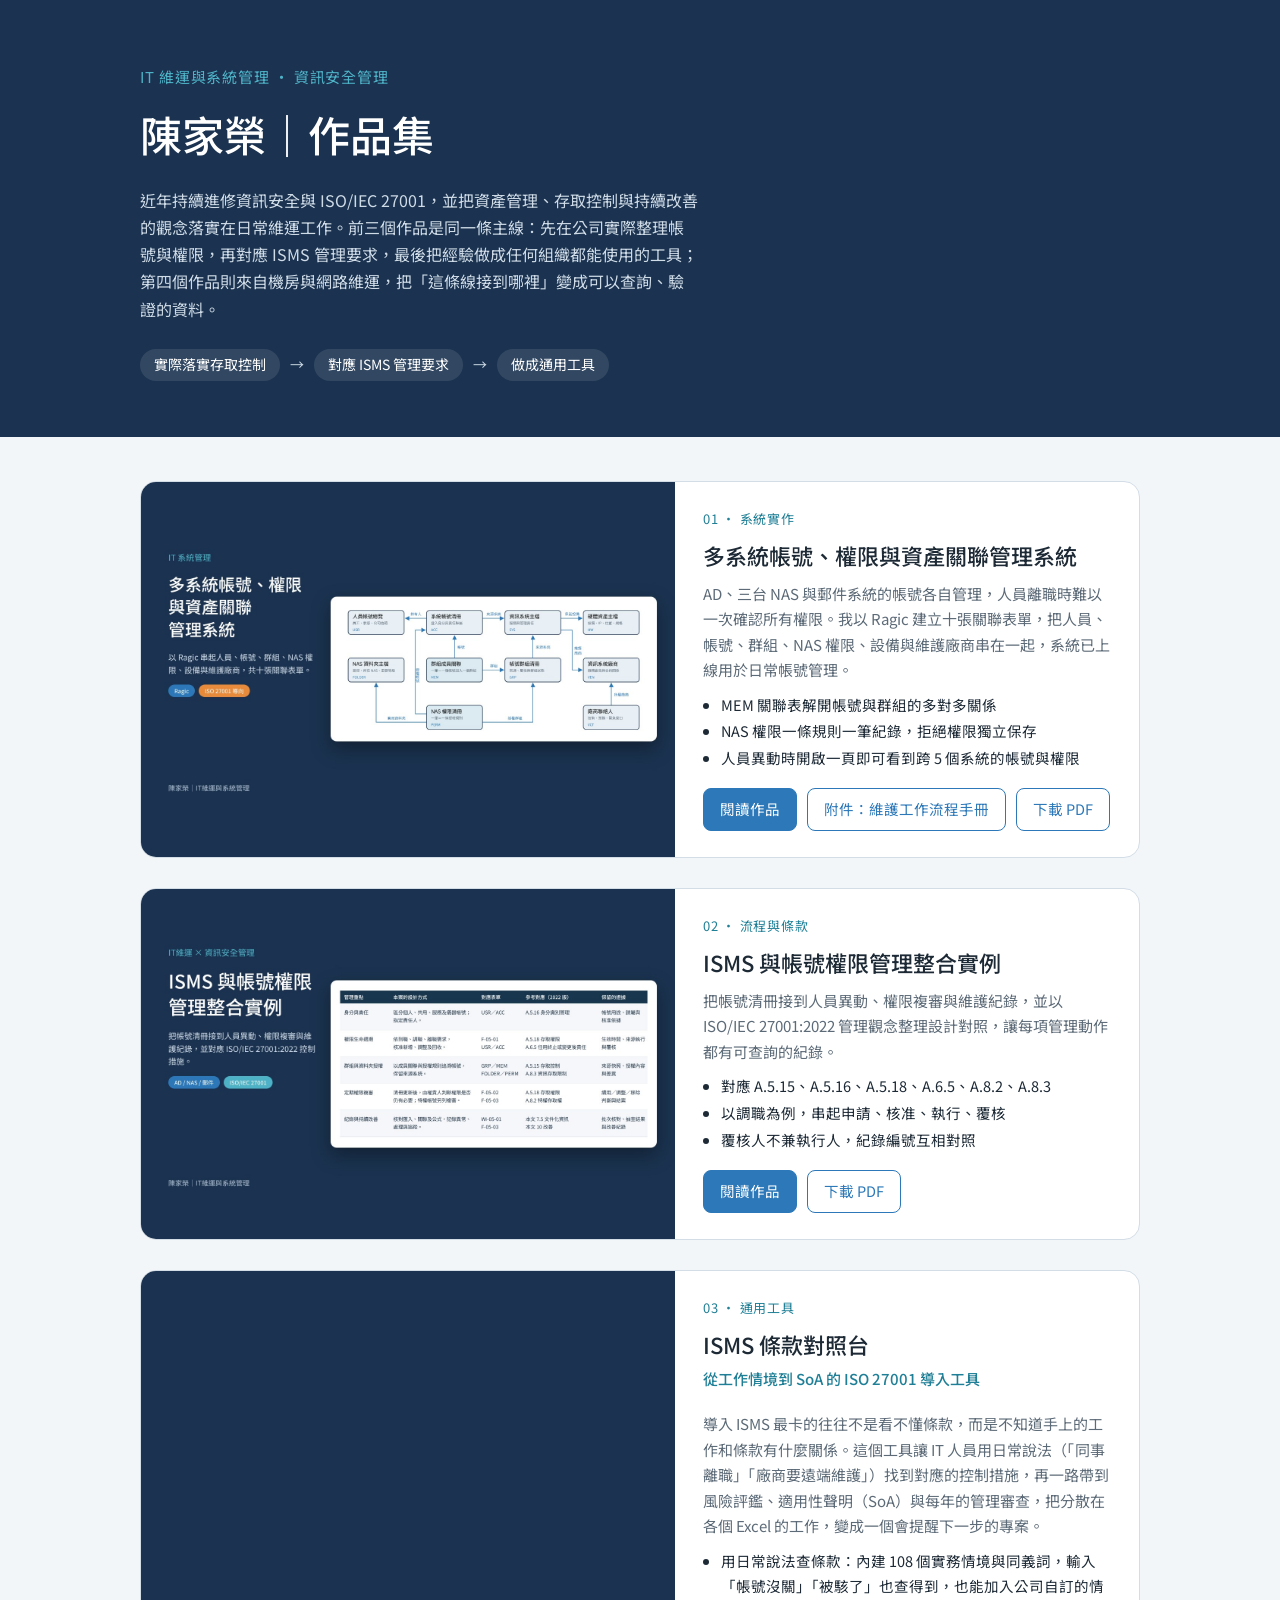
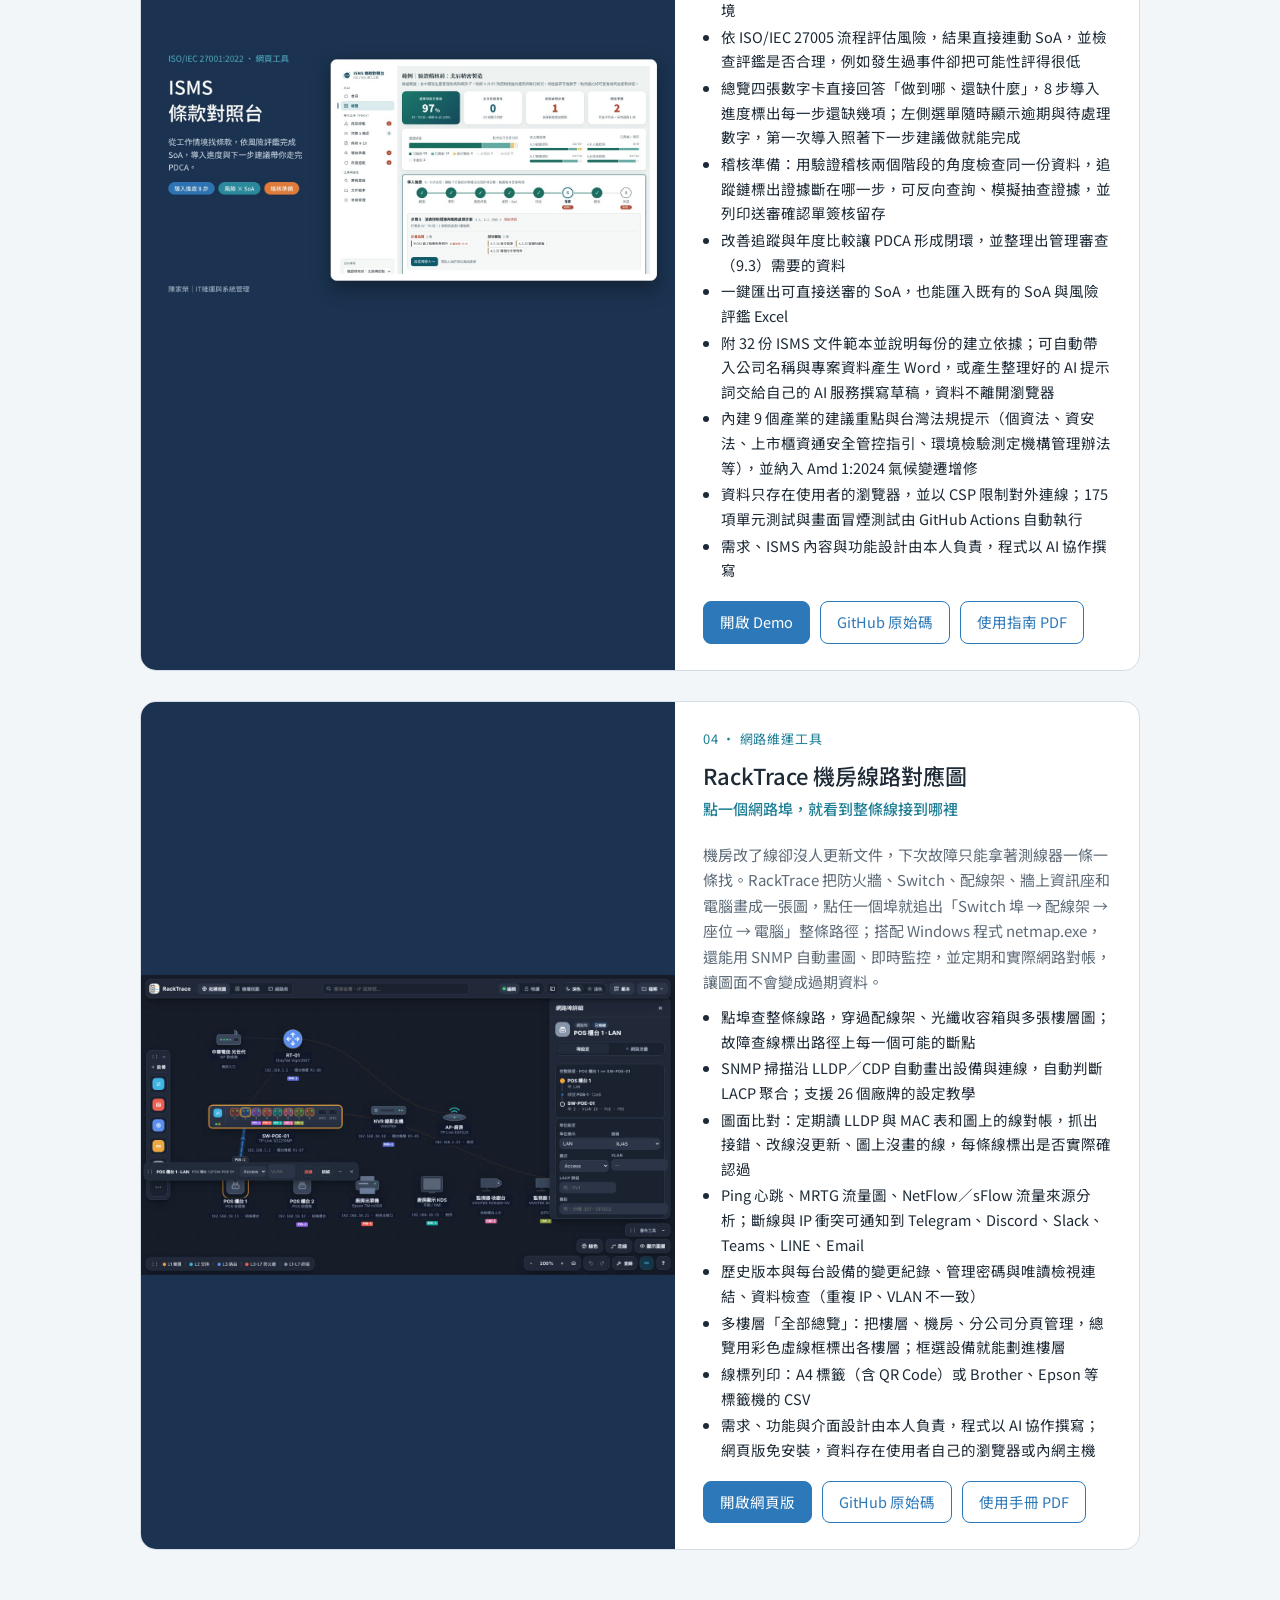
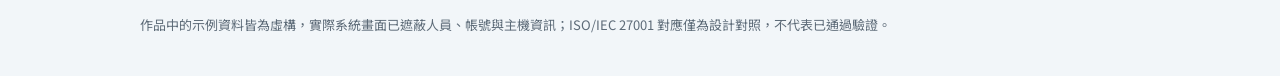
==== index.html @ 8005a87c "docs: update RackTrace manual to web 3.18.0 (排障 view) Co-Authored-By: Claude Sonnet 5.5 <noreply@ant" ====
<!doctype html>
<html lang="zh-Hant-TW">
<head>
<meta charset="utf-8">
<meta name="viewport" content="width=device-width,initial-scale=1">
<title>陳家榮｜作品集</title>
<meta name="description" content="IT 維運與系統管理作品集：帳號權限關聯系統、ISMS 整合實例、ISO 27001 條款對照工具與機房線路管理工具 RackTrace。">
<meta property="og:title" content="陳家榮｜作品集">
<meta property="og:description" content="IT 維運與系統管理作品集：帳號權限關聯系統、ISMS 整合實例、ISO 27001 條款對照工具與機房線路管理工具 RackTrace。">
<meta property="og:image" content="https://coloplay1.github.io/portfolio/img/ragic-cover.jpg">
<link rel="stylesheet" href="https://fonts.googleapis.com/css2?family=Noto+Sans+TC:wght@400;500;700&display=swap">
<style>
:root{--navy:#1b3350;--teal:#4fb3c8;--teal-d:#1f7f96;--blue:#2c78b8;--ink:#1d2a36;--muted:#5d6b78;--line:#d3dde6;--bg:#f2f6f9;--card:#fff}
@media (prefers-color-scheme:dark){:root{--ink:#e3ebf3;--muted:#9fb0c0;--line:#2c3e52;--bg:#0f1b29;--card:#162638;--teal-d:#6cc3d5}}
*{box-sizing:border-box;margin:0}
body{font-family:"Noto Sans TC","Noto Sans CJK TC","PingFang TC","Microsoft JhengHei",sans-serif;background:var(--bg);color:var(--ink);line-height:1.7}
.wrap{max-width:1040px;margin:0 auto;padding-left:max(20px,env(safe-area-inset-left));padding-right:max(20px,env(safe-area-inset-right))}
header{background:var(--navy);color:#fff;padding-block:64px 56px}
header .eb{color:var(--teal);font-size:15px;letter-spacing:.06em}
header h1{font-size:clamp(30px,5vw,42px);font-weight:500;margin-top:8px}
header p{color:#cfdbe7;max-width:62ch;margin-top:18px;font-size:16px}
.thread{display:flex;flex-wrap:wrap;gap:8px 10px;margin-top:26px;font-size:14px;color:#cfdbe7;align-items:center}
.thread b{background:rgba(255,255,255,.1);border-radius:999px;padding:4px 14px;font-weight:400;color:#fff}
main{padding-block:44px 64px;display:grid;gap:30px}
.work{background:var(--card);border:1px solid var(--line);border-radius:16px;overflow:hidden;display:grid;grid-template-columns:minmax(0,1.15fr) minmax(0,1fr)}
@media (max-width:820px){.work{grid-template-columns:minmax(0,1fr)}}
.work figure{margin:0;background:var(--navy);display:flex;align-items:center}
.work img{width:100%;height:auto;display:block;aspect-ratio:16/9}
.work .t{padding:26px 28px;display:flex;flex-direction:column;gap:10px}
.work .n{font-size:13px;color:var(--teal-d);letter-spacing:.06em}
.work .tagline{margin:-4px 0 10px;font-size:15px;font-weight:500;color:var(--teal-d)}
.work h2{font-size:22px;font-weight:500;line-height:1.4;text-wrap:balance}
.work p{font-size:15px;color:var(--muted)}
.work ul{padding-left:18px;font-size:14.5px;color:var(--ink);display:grid;gap:2px}
.links{display:flex;flex-wrap:wrap;gap:10px;margin-top:auto;padding-top:8px}
.links a{font-size:14.5px;text-decoration:none;border-radius:8px;padding:8px 16px;border:1px solid var(--blue);color:var(--blue)}
.links a.p{background:var(--blue);color:#fff}
.links a:hover{filter:brightness(1.1)}
.links a:focus-visible{outline:2px solid var(--teal);outline-offset:2px}
@media (prefers-color-scheme:dark){.links a{color:#8cc4ef;border-color:#8cc4ef}.links a.p{background:#2c78b8;color:#fff;border-color:#2c78b8}}
footer{font-size:13px;color:var(--muted);padding-block:0 40px}
</style>
</head>
<body>
<header>
  <div class="wrap">
    <div class="eb">IT 維運與系統管理 · 資訊安全管理</div>
    <h1>陳家榮｜作品集</h1>
    <p>近年持續進修資訊安全與 ISO/IEC 27001，並把資產管理、存取控制與持續改善的觀念落實在日常維運工作。前三個作品是同一條主線：先在公司實際整理帳號與權限，再對應 ISMS 管理要求，最後把經驗做成任何組織都能使用的工具；第四個作品則來自機房與網路維運，把「這條線接到哪裡」變成可以查詢、驗證的資料。</p>
    <div class="thread"><b>實際落實存取控制</b>→<b>對應 ISMS 管理要求</b>→<b>做成通用工具</b></div>
  </div>
</header>

<main class="wrap">
  <article class="work" id="ragic">
    <figure><img src="img/ragic-cover.jpg" alt="十張表單的關聯架構圖"></figure>
    <div class="t">
      <span class="n">01 · 系統實作</span>
      <h2>多系統帳號、權限與資產關聯管理系統</h2>
      <p>AD、三台 NAS 與郵件系統的帳號各自管理，人員離職時難以一次確認所有權限。我以 Ragic 建立十張關聯表單，把人員、帳號、群組、NAS 權限、設備與維護廠商串在一起，系統已上線用於日常帳號管理。</p>
      <ul><li>MEM 關聯表解開帳號與群組的多對多關係</li><li>NAS 權限一條規則一筆紀錄，拒絕權限獨立保存</li><li>人員異動時開啟一頁即可看到跨 5 個系統的帳號與權限</li></ul>
      <div class="links"><a class="p" href="works/ragic.html">閱讀作品</a><a href="works/ops.html">附件：維護工作流程手冊</a><a href="ragic-account-system.pdf?v=20261029" download>下載 PDF</a></div>
    </div>
  </article>

  <article class="work" id="isms">
    <figure><img src="img/isms-cover.jpg" alt="管理重點與 ISO 27001 控制措施對照表"></figure>
    <div class="t">
      <span class="n">02 · 流程與條款</span>
      <h2>ISMS 與帳號權限管理整合實例</h2>
      <p>把帳號清冊接到人員異動、權限複審與維護紀錄，並以 ISO/IEC 27001:2022 管理觀念整理設計對照，讓每項管理動作都有可查詢的紀錄。</p>
      <ul><li>對應 A.5.15、A.5.16、A.5.18、A.6.5、A.8.2、A.8.3</li><li>以調職為例，串起申請、核准、執行、覆核</li><li>覆核人不兼執行人，紀錄編號互相對照</li></ul>
      <div class="links"><a class="p" href="works/isms.html">閱讀作品</a><a href="isms-account-integration.pdf?v=20261029" download>下載 PDF</a></div>
    </div>
  </article>

  <article class="work" id="mapper">
    <figure><img src="img/mapper-cover.jpg?v=20261031" alt="ISMS 條款對照台：導入進度與下一步建議畫面"></figure>
    <div class="t">
      <span class="n">03 · 通用工具</span>
      <h2>ISMS 條款對照台</h2>
      <p class="tagline">從工作情境到 SoA 的 ISO 27001 導入工具</p>
      <p>導入 ISMS 最卡的往往不是看不懂條款，而是不知道手上的工作和條款有什麼關係。這個工具讓 IT 人員用日常說法（「同事離職」「廠商要遠端維護」）找到對應的控制措施，再一路帶到風險評鑑、適用性聲明（SoA）與每年的管理審查，把分散在各個 Excel 的工作，變成一個會提醒下一步的專案。</p>
      <ul><li>用日常說法查條款：內建 108 個實務情境與同義詞，輸入「帳號沒關」「被駭了」也查得到，也能加入公司自訂的情境</li><li>依 ISO/IEC 27005 流程評估風險，結果直接連動 SoA，並檢查評鑑是否合理，例如發生過事件卻把可能性評得很低</li><li>總覽四張數字卡直接回答「做到哪、還缺什麼」，8 步導入進度標出每一步還缺幾項；左側選單隨時顯示逾期與待處理數字，第一次導入照著下一步建議做就能完成</li><li>稽核準備：用驗證稽核兩個階段的角度檢查同一份資料，追蹤鏈標出證據斷在哪一步，可反向查詢、模擬抽查證據，並列印送審確認單簽核留存</li><li>改善追蹤與年度比較讓 PDCA 形成閉環，並整理出管理審查（9.3）需要的資料</li><li>一鍵匯出可直接送審的 SoA，也能匯入既有的 SoA 與風險評鑑 Excel</li><li>附 32 份 ISMS 文件範本並說明每份的建立依據；可自動帶入公司名稱與專案資料產生 Word，或產生整理好的 AI 提示詞交給自己的 AI 服務撰寫草稿，資料不離開瀏覽器</li><li>內建 9 個產業的建議重點與台灣法規提示（個資法、資安法、上市櫃資通安全管控指引、環境檢驗測定機構管理辦法等），並納入 Amd 1:2024 氣候變遷增修</li><li>資料只存在使用者的瀏覽器，並以 CSP 限制對外連線；175 項單元測試與畫面冒煙測試由 GitHub Actions 自動執行</li><li>需求、ISMS 內容與功能設計由本人負責，程式以 AI 協作撰寫</li></ul>
      <div class="links"><a class="p" href="https://coloplay1.github.io/isms-mapper/" target="_blank" rel="noopener">開啟 Demo</a><a href="https://github.com/coloplay1/isms-mapper" target="_blank" rel="noopener">GitHub 原始碼</a><a href="https://coloplay1.github.io/isms-mapper/docs/user-guide.pdf?v=1.40.6" target="_blank" rel="noopener">使用指南 PDF</a></div>
    </div>
  </article>
  <article class="work" id="racktrace">
    <figure><img src="img/racktrace-cover.jpg?v=20261107" alt="RackTrace：點選 POS 櫃台的網路埠，整條線路一路亮到 Switch 與路由器"></figure>
    <div class="t">
      <span class="n">04 · 網路維運工具</span>
      <h2>RackTrace 機房線路對應圖</h2>
      <p class="tagline">點一個網路埠，就看到整條線接到哪裡</p>
      <p>機房改了線卻沒人更新文件，下次故障只能拿著測線器一條一條找。RackTrace 把防火牆、Switch、配線架、牆上資訊座和電腦畫成一張圖，點任一個埠就追出「Switch 埠 → 配線架 → 座位 → 電腦」整條路徑；搭配 Windows 程式 netmap.exe，還能用 SNMP 自動畫圖、即時監控，並定期和實際網路對帳，讓圖面不會變成過期資料。</p>
      <ul><li>點埠查整條線路，穿過配線架、光纖收容箱與多張樓層圖；故障查線標出路徑上每一個可能的斷點</li><li>SNMP 掃描沿 LLDP／CDP 自動畫出設備與連線，自動判斷 LACP 聚合；支援 26 個廠牌的設定教學</li><li>圖面比對：定期讀 LLDP 與 MAC 表和圖上的線對帳，抓出接錯、改線沒更新、圖上沒畫的線，每條線標出是否實際確認過</li><li>Ping 心跳、MRTG 流量圖、NetFlow／sFlow 流量來源分析；斷線與 IP 衝突可通知到 Telegram、Discord、Slack、Teams、LINE、Email</li><li>歷史版本與每台設備的變更紀錄、管理密碼與唯讀檢視連結、資料檢查（重複 IP、VLAN 不一致）</li><li>多樓層「全部總覽」：把樓層、機房、分公司分頁管理，總覽用彩色虛線框標出各樓層；框選設備就能劃進樓層</li><li>線標列印：A4 標籤（含 QR Code）或 Brother、Epson 等標籤機的 CSV</li><li>需求、功能與介面設計由本人負責，程式以 AI 協作撰寫；網頁版免安裝，資料存在使用者自己的瀏覽器或內網主機</li></ul>
      <div class="links"><a class="p" href="https://coloplay1.github.io/netmap/" target="_blank" rel="noopener">開啟網頁版</a><a href="https://github.com/coloplay1/netmap" target="_blank" rel="noopener">GitHub 原始碼</a><a href="racktrace-manual.pdf?v=c93ff0aa" download>使用手冊 PDF</a></div>
    </div>
  </article>
</main>
<footer class="wrap">作品中的示例資料皆為虛構，實際系統畫面已遮蔽人員、帳號與主機資訊；ISO/IEC 27001 對應僅為設計對照，不代表已通過驗證。</footer>
</body>
</html>
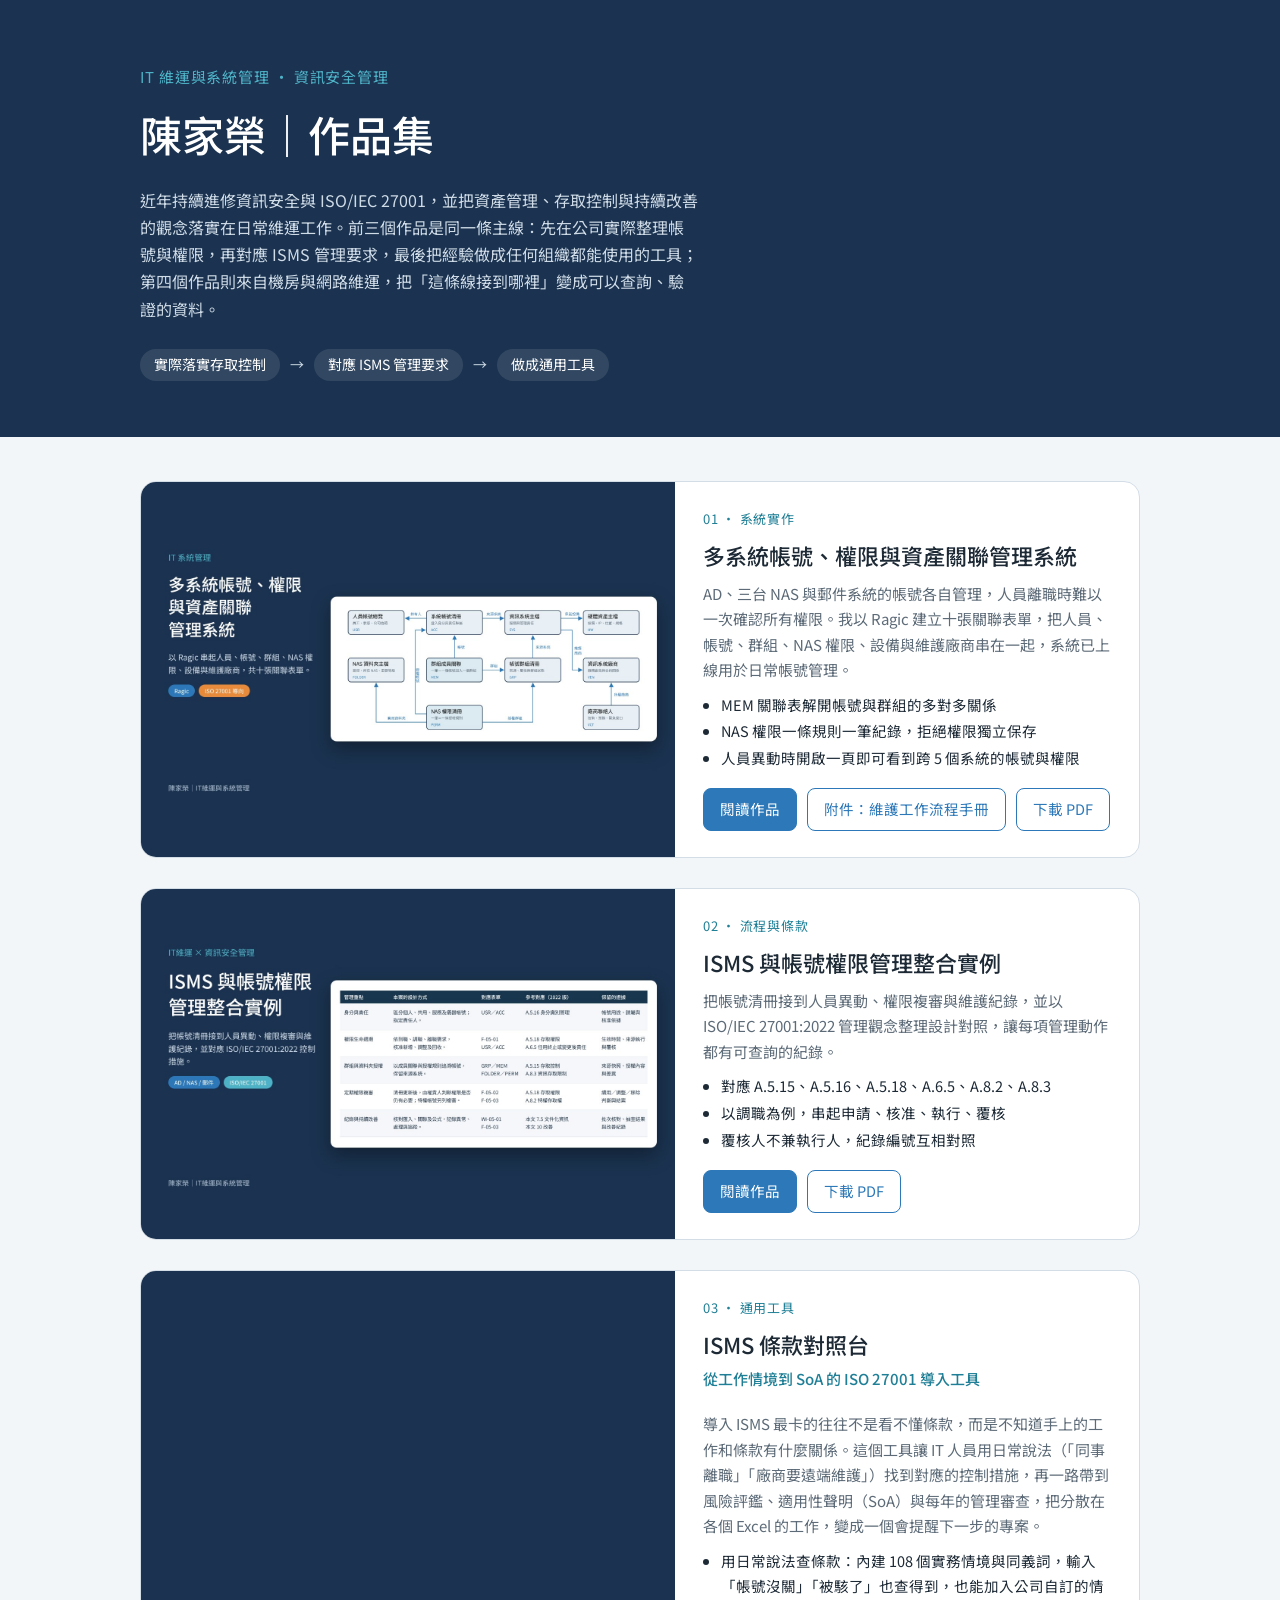
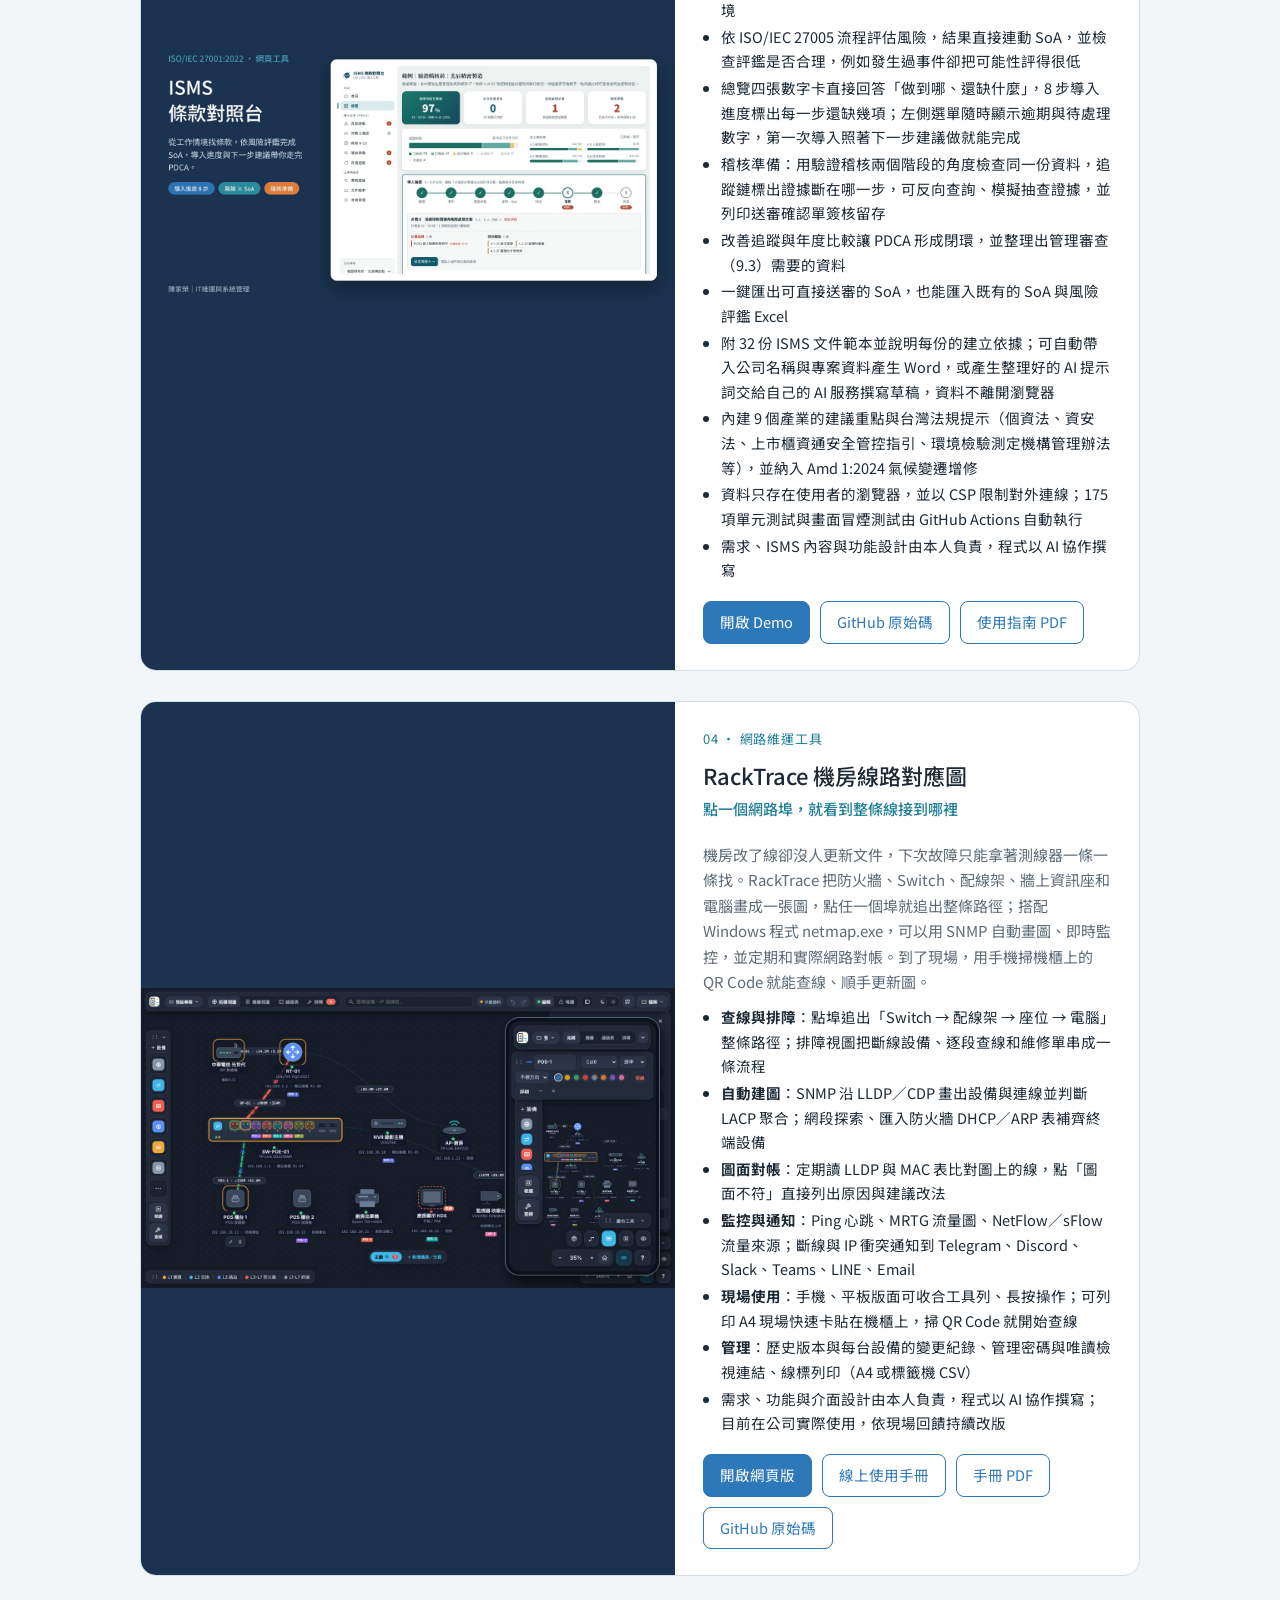
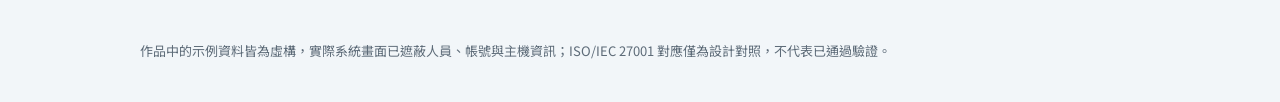
==== commit 1406725f: "RackTrace：更新首頁介紹與封面圖、手冊 PDF 改版（依任務分章、新增手機與平板） Co-Authored-By: Claude Opus 5.5 <noreply@anthropic.com" ====
--- a/index.html
+++ b/index.html
@@ -86,14 +86,14 @@
     </div>
   </article>
   <article class="work" id="racktrace">
-    <figure><img src="img/racktrace-cover.jpg?v=20261107" alt="RackTrace：點選 POS 櫃台的網路埠，整條線路一路亮到 Switch 與路由器"></figure>
+    <figure><img src="img/racktrace-cover.jpg?v=20261117" alt="RackTrace：電腦上點選 POS 櫃台，整條線路一路亮到 Switch 與路由器；手機上點一條線即可修改線號與線材"></figure>
     <div class="t">
       <span class="n">04 · 網路維運工具</span>
       <h2>RackTrace 機房線路對應圖</h2>
       <p class="tagline">點一個網路埠，就看到整條線接到哪裡</p>
-      <p>機房改了線卻沒人更新文件，下次故障只能拿著測線器一條一條找。RackTrace 把防火牆、Switch、配線架、牆上資訊座和電腦畫成一張圖，點任一個埠就追出「Switch 埠 → 配線架 → 座位 → 電腦」整條路徑；搭配 Windows 程式 netmap.exe，還能用 SNMP 自動畫圖、即時監控，並定期和實際網路對帳，讓圖面不會變成過期資料。</p>
-      <ul><li>點埠查整條線路，穿過配線架、光纖收容箱與多張樓層圖；故障查線標出路徑上每一個可能的斷點</li><li>SNMP 掃描沿 LLDP／CDP 自動畫出設備與連線，自動判斷 LACP 聚合；支援 26 個廠牌的設定教學</li><li>圖面比對：定期讀 LLDP 與 MAC 表和圖上的線對帳，抓出接錯、改線沒更新、圖上沒畫的線，每條線標出是否實際確認過</li><li>Ping 心跳、MRTG 流量圖、NetFlow／sFlow 流量來源分析；斷線與 IP 衝突可通知到 Telegram、Discord、Slack、Teams、LINE、Email</li><li>歷史版本與每台設備的變更紀錄、管理密碼與唯讀檢視連結、資料檢查（重複 IP、VLAN 不一致）</li><li>多樓層「全部總覽」：把樓層、機房、分公司分頁管理，總覽用彩色虛線框標出各樓層；框選設備就能劃進樓層</li><li>線標列印：A4 標籤（含 QR Code）或 Brother、Epson 等標籤機的 CSV</li><li>需求、功能與介面設計由本人負責，程式以 AI 協作撰寫；網頁版免安裝，資料存在使用者自己的瀏覽器或內網主機</li></ul>
-      <div class="links"><a class="p" href="https://coloplay1.github.io/netmap/" target="_blank" rel="noopener">開啟網頁版</a><a href="https://github.com/coloplay1/netmap" target="_blank" rel="noopener">GitHub 原始碼</a><a href="racktrace-manual.pdf?v=c93ff0aa" download>使用手冊 PDF</a></div>
+      <p>機房改了線卻沒人更新文件，下次故障只能拿著測線器一條一條找。RackTrace 把防火牆、Switch、配線架、牆上資訊座和電腦畫成一張圖，點任一個埠就追出整條路徑；搭配 Windows 程式 netmap.exe，可以用 SNMP 自動畫圖、即時監控，並定期和實際網路對帳。到了現場，用手機掃機櫃上的 QR Code 就能查線、順手更新圖。</p>
+      <ul><li><b>查線與排障</b>：點埠追出「Switch → 配線架 → 座位 → 電腦」整條路徑；排障視圖把斷線設備、逐段查線和維修單串成一條流程</li><li><b>自動建圖</b>：SNMP 沿 LLDP／CDP 畫出設備與連線並判斷 LACP 聚合；網段探索、匯入防火牆 DHCP／ARP 表補齊終端設備</li><li><b>圖面對帳</b>：定期讀 LLDP 與 MAC 表比對圖上的線，點「圖面不符」直接列出原因與建議改法</li><li><b>監控與通知</b>：Ping 心跳、MRTG 流量圖、NetFlow／sFlow 流量來源；斷線與 IP 衝突通知到 Telegram、Discord、Slack、Teams、LINE、Email</li><li><b>現場使用</b>：手機、平板版面可收合工具列、長按操作；可列印 A4 現場快速卡貼在機櫃上，掃 QR Code 就開始查線</li><li><b>管理</b>：歷史版本與每台設備的變更紀錄、管理密碼與唯讀檢視連結、線標列印（A4 或標籤機 CSV）</li><li>需求、功能與介面設計由本人負責，程式以 AI 協作撰寫；目前在公司實際使用，依現場回饋持續改版</li></ul>
+      <div class="links"><a class="p" href="https://coloplay1.github.io/netmap/" target="_blank" rel="noopener">開啟網頁版</a><a href="https://coloplay1.github.io/netmap/manual.html" target="_blank" rel="noopener">線上使用手冊</a><a href="racktrace-manual.pdf?v=263ba457" download>手冊 PDF</a><a href="https://github.com/coloplay1/netmap" target="_blank" rel="noopener">GitHub 原始碼</a></div>
     </div>
   </article>
 </main>
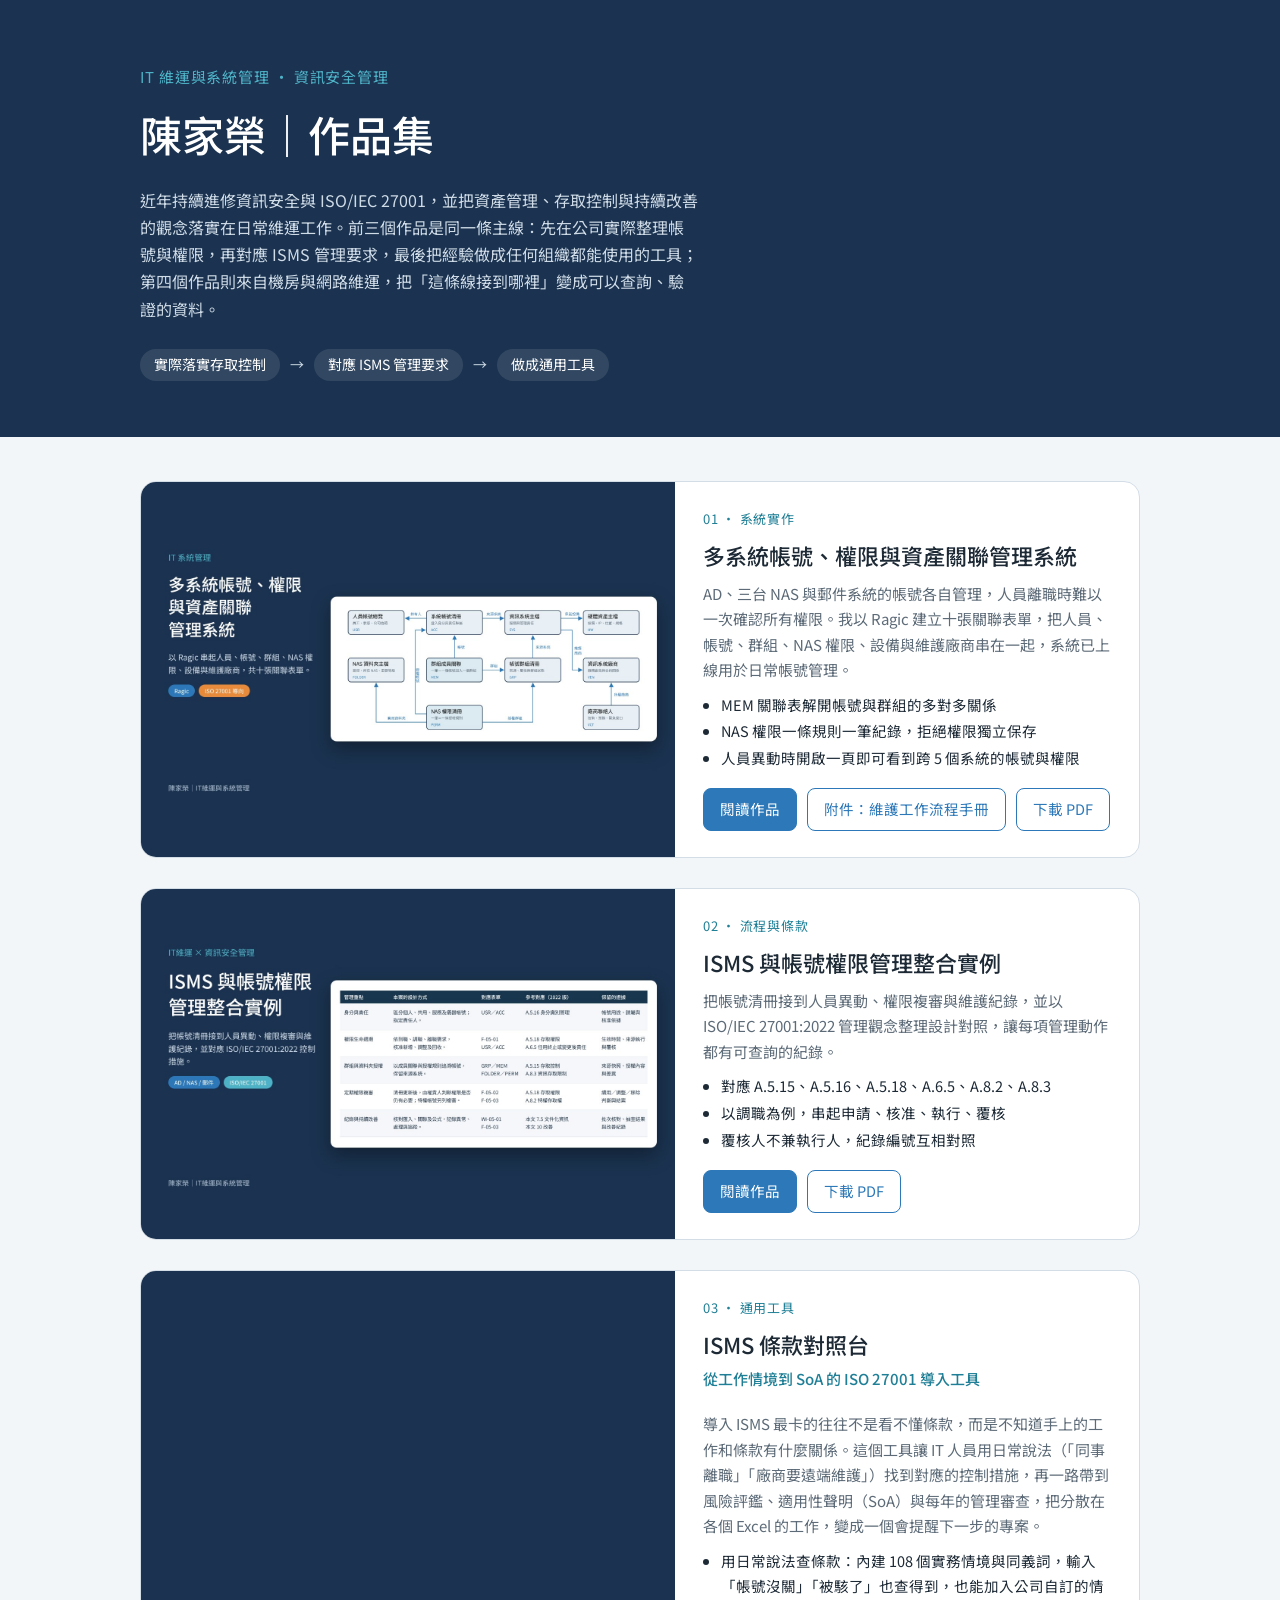
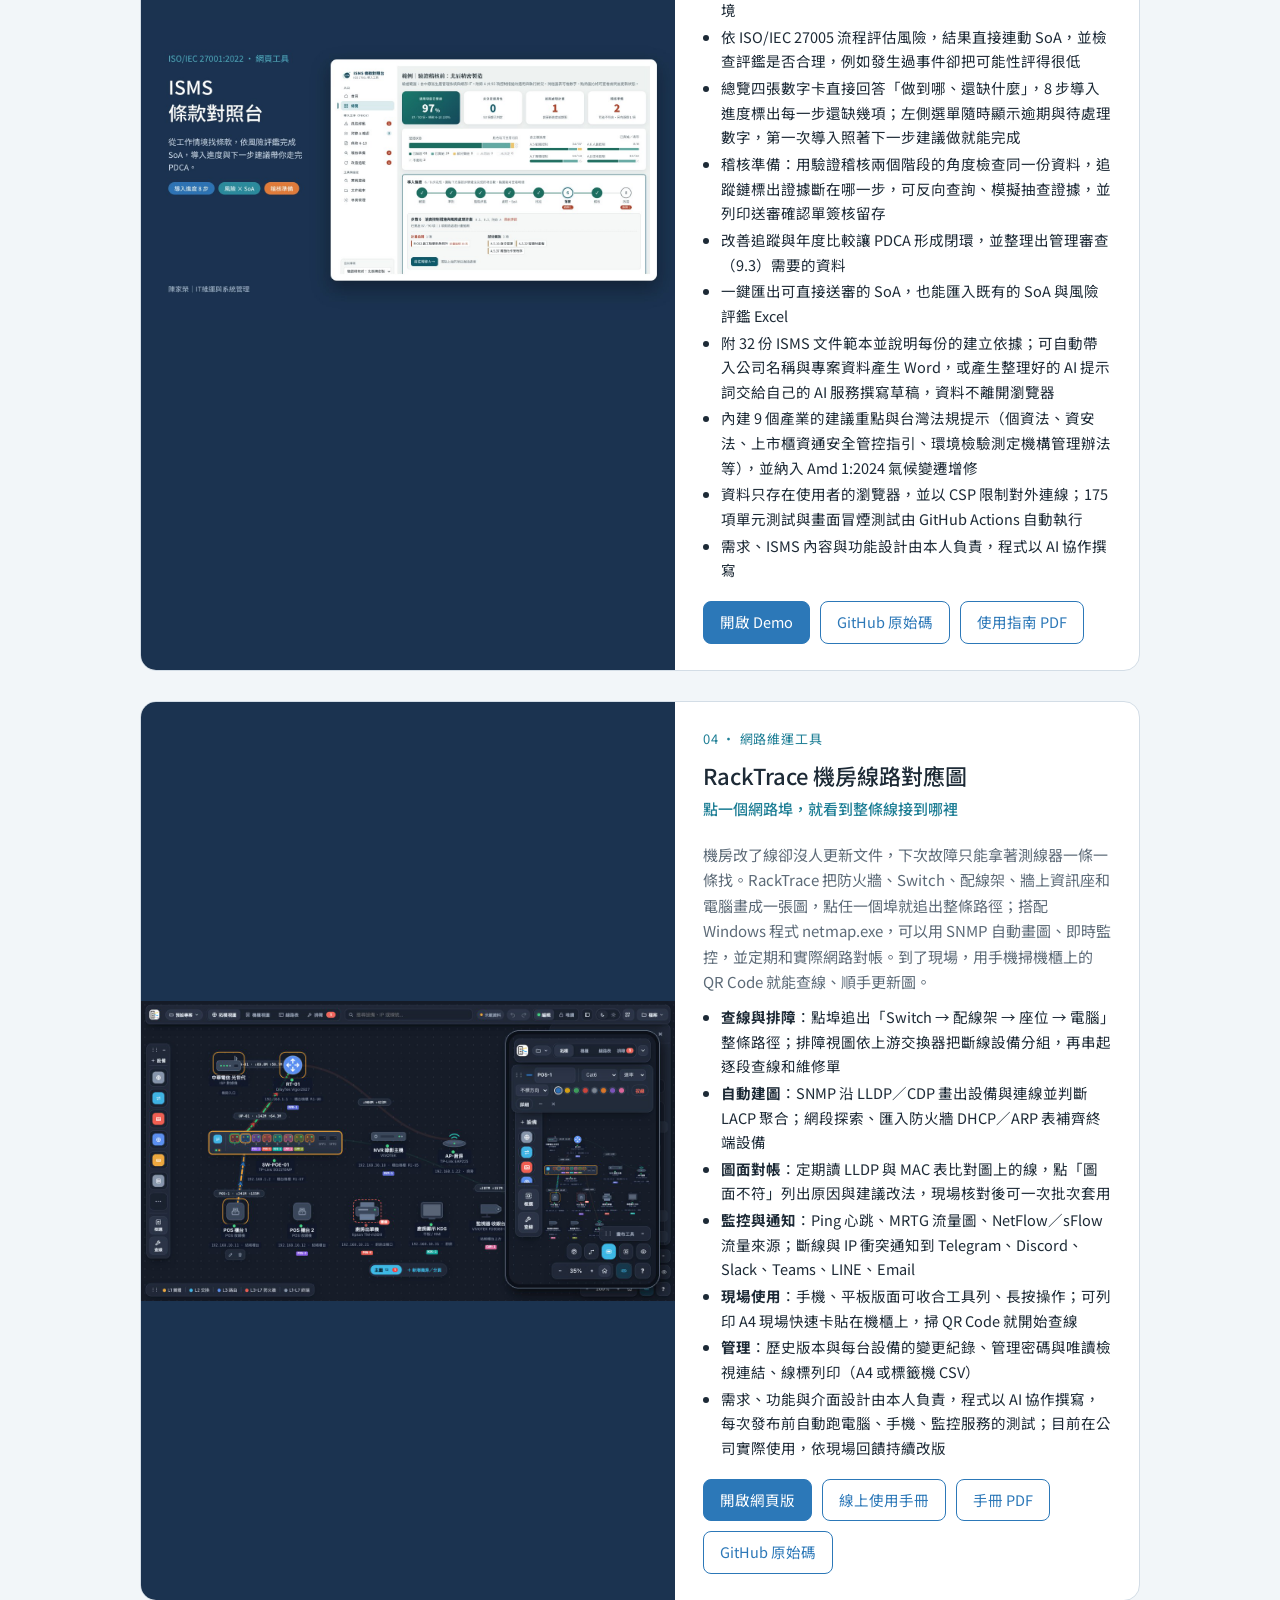
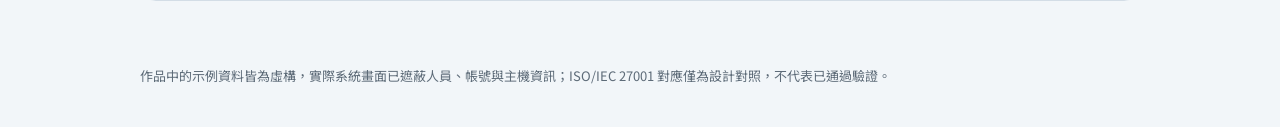
==== commit dd8cac12: "RackTrace：介紹補上排障分組、批次對帳與自動測試；更新封面與手冊 Co-Authored-By: Claude Opus 5.5 <noreply@anthropic.com> Claude-" ====
--- a/index.html
+++ b/index.html
@@ -86,14 +86,14 @@
     </div>
   </article>
   <article class="work" id="racktrace">
-    <figure><img src="img/racktrace-cover.jpg?v=20261117" alt="RackTrace：電腦上點選 POS 櫃台，整條線路一路亮到 Switch 與路由器；手機上點一條線即可修改線號與線材"></figure>
+    <figure><img src="img/racktrace-cover.jpg?v=20261118" alt="RackTrace：電腦上點選 POS 櫃台，整條線路一路亮到 Switch 與路由器；手機上點一條線即可修改線號與線材"></figure>
     <div class="t">
       <span class="n">04 · 網路維運工具</span>
       <h2>RackTrace 機房線路對應圖</h2>
       <p class="tagline">點一個網路埠，就看到整條線接到哪裡</p>
       <p>機房改了線卻沒人更新文件，下次故障只能拿著測線器一條一條找。RackTrace 把防火牆、Switch、配線架、牆上資訊座和電腦畫成一張圖，點任一個埠就追出整條路徑；搭配 Windows 程式 netmap.exe，可以用 SNMP 自動畫圖、即時監控，並定期和實際網路對帳。到了現場，用手機掃機櫃上的 QR Code 就能查線、順手更新圖。</p>
-      <ul><li><b>查線與排障</b>：點埠追出「Switch → 配線架 → 座位 → 電腦」整條路徑；排障視圖把斷線設備、逐段查線和維修單串成一條流程</li><li><b>自動建圖</b>：SNMP 沿 LLDP／CDP 畫出設備與連線並判斷 LACP 聚合；網段探索、匯入防火牆 DHCP／ARP 表補齊終端設備</li><li><b>圖面對帳</b>：定期讀 LLDP 與 MAC 表比對圖上的線，點「圖面不符」直接列出原因與建議改法</li><li><b>監控與通知</b>：Ping 心跳、MRTG 流量圖、NetFlow／sFlow 流量來源；斷線與 IP 衝突通知到 Telegram、Discord、Slack、Teams、LINE、Email</li><li><b>現場使用</b>：手機、平板版面可收合工具列、長按操作；可列印 A4 現場快速卡貼在機櫃上，掃 QR Code 就開始查線</li><li><b>管理</b>：歷史版本與每台設備的變更紀錄、管理密碼與唯讀檢視連結、線標列印（A4 或標籤機 CSV）</li><li>需求、功能與介面設計由本人負責，程式以 AI 協作撰寫；目前在公司實際使用，依現場回饋持續改版</li></ul>
-      <div class="links"><a class="p" href="https://coloplay1.github.io/netmap/" target="_blank" rel="noopener">開啟網頁版</a><a href="https://coloplay1.github.io/netmap/manual.html" target="_blank" rel="noopener">線上使用手冊</a><a href="racktrace-manual.pdf?v=263ba457" download>手冊 PDF</a><a href="https://github.com/coloplay1/netmap" target="_blank" rel="noopener">GitHub 原始碼</a></div>
+      <ul><li><b>查線與排障</b>：點埠追出「Switch → 配線架 → 座位 → 電腦」整條路徑；排障視圖依上游交換器把斷線設備分組，再串起逐段查線和維修單</li><li><b>自動建圖</b>：SNMP 沿 LLDP／CDP 畫出設備與連線並判斷 LACP 聚合；網段探索、匯入防火牆 DHCP／ARP 表補齊終端設備</li><li><b>圖面對帳</b>：定期讀 LLDP 與 MAC 表比對圖上的線，點「圖面不符」列出原因與建議改法，現場核對後可一次批次套用</li><li><b>監控與通知</b>：Ping 心跳、MRTG 流量圖、NetFlow／sFlow 流量來源；斷線與 IP 衝突通知到 Telegram、Discord、Slack、Teams、LINE、Email</li><li><b>現場使用</b>：手機、平板版面可收合工具列、長按操作；可列印 A4 現場快速卡貼在機櫃上，掃 QR Code 就開始查線</li><li><b>管理</b>：歷史版本與每台設備的變更紀錄、管理密碼與唯讀檢視連結、線標列印（A4 或標籤機 CSV）</li><li>需求、功能與介面設計由本人負責，程式以 AI 協作撰寫，每次發布前自動跑電腦、手機、監控服務的測試；目前在公司實際使用，依現場回饋持續改版</li></ul>
+      <div class="links"><a class="p" href="https://coloplay1.github.io/netmap/" target="_blank" rel="noopener">開啟網頁版</a><a href="https://coloplay1.github.io/netmap/manual.html" target="_blank" rel="noopener">線上使用手冊</a><a href="racktrace-manual.pdf?v=59ec253b" download>手冊 PDF</a><a href="https://github.com/coloplay1/netmap" target="_blank" rel="noopener">GitHub 原始碼</a></div>
     </div>
   </article>
 </main>
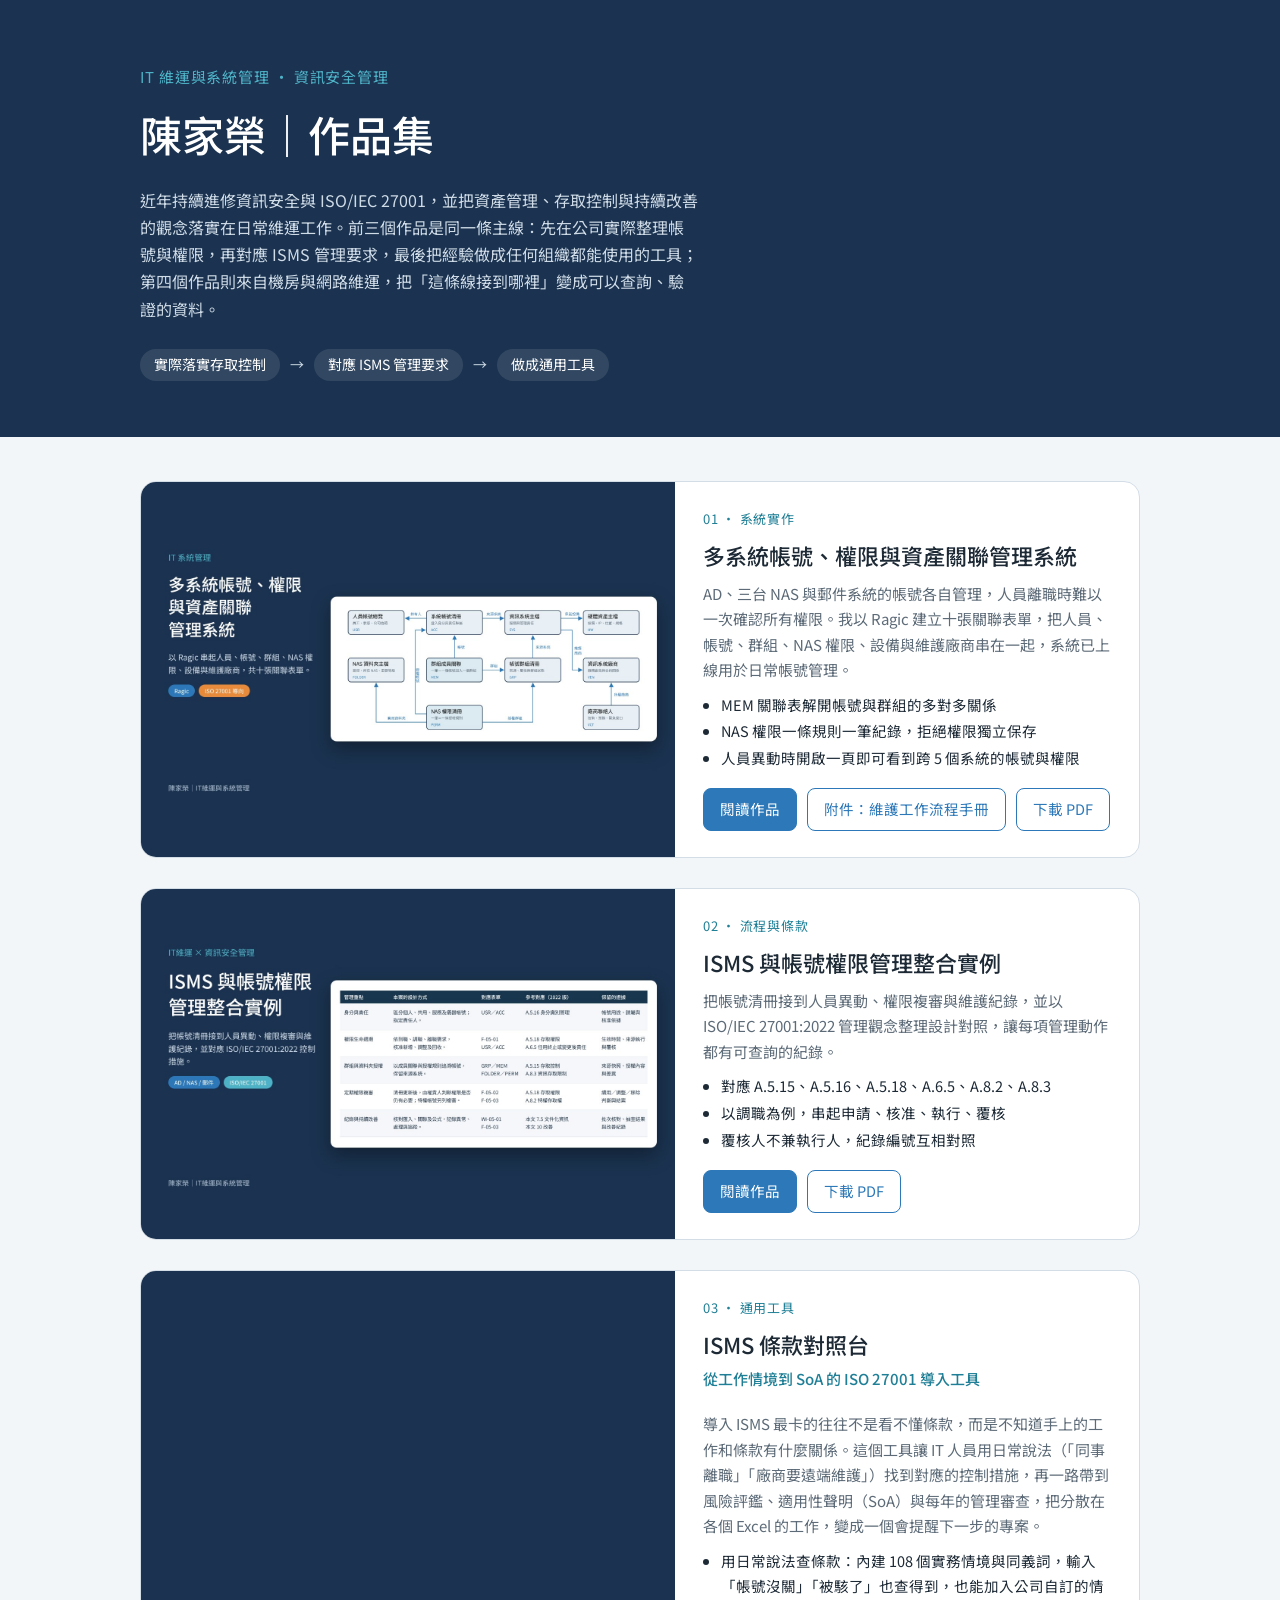
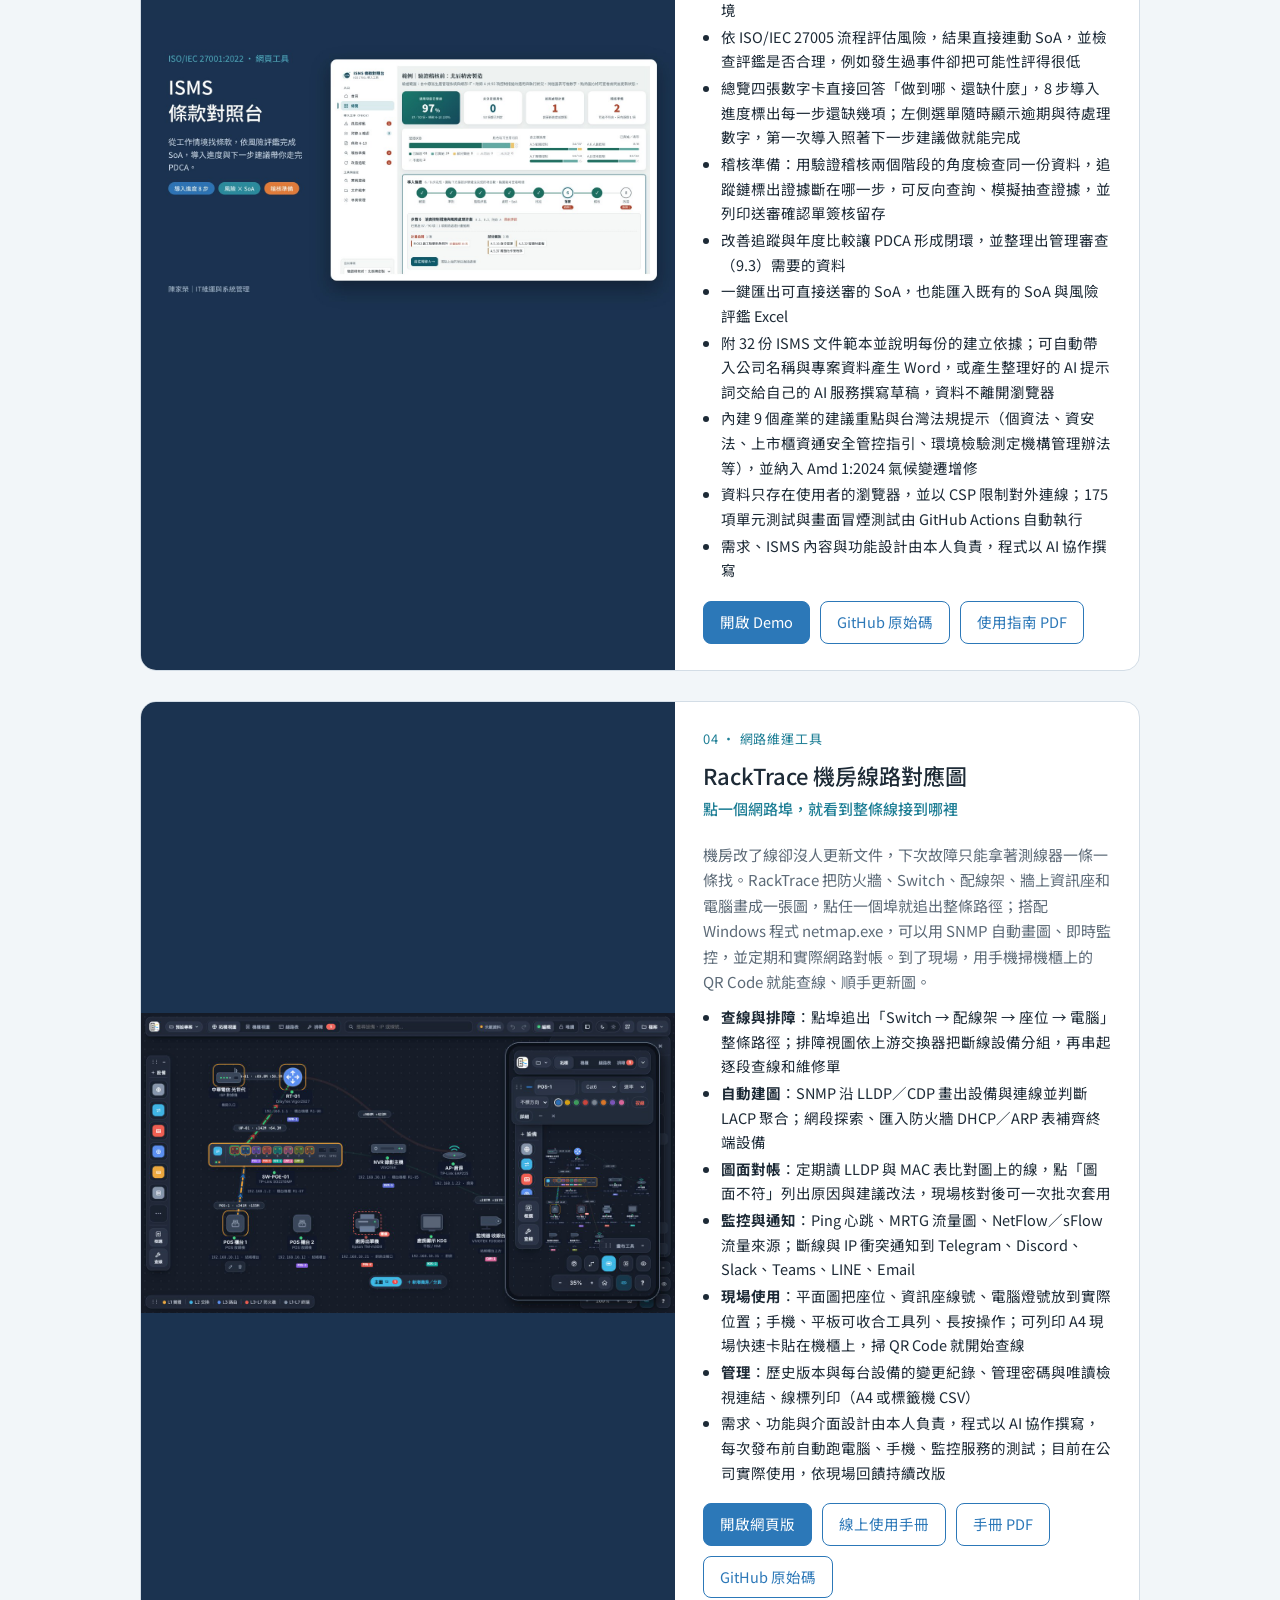
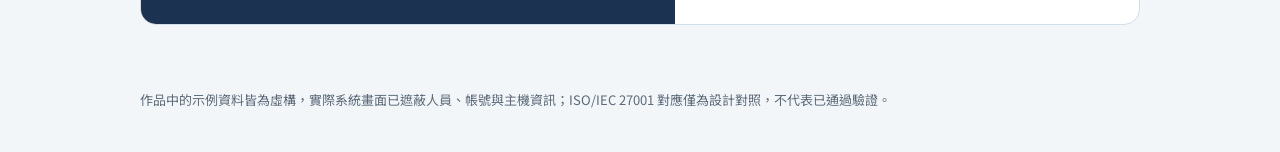
==== commit fa30679c: "RackTrace：介紹補上平面圖、更新手冊 Co-Authored-By: Claude Opus 5.5 <noreply@anthropic.com> Claude-Session: https" ====
--- a/index.html
+++ b/index.html
@@ -92,8 +92,8 @@
       <h2>RackTrace 機房線路對應圖</h2>
       <p class="tagline">點一個網路埠，就看到整條線接到哪裡</p>
       <p>機房改了線卻沒人更新文件，下次故障只能拿著測線器一條一條找。RackTrace 把防火牆、Switch、配線架、牆上資訊座和電腦畫成一張圖，點任一個埠就追出整條路徑；搭配 Windows 程式 netmap.exe，可以用 SNMP 自動畫圖、即時監控，並定期和實際網路對帳。到了現場，用手機掃機櫃上的 QR Code 就能查線、順手更新圖。</p>
-      <ul><li><b>查線與排障</b>：點埠追出「Switch → 配線架 → 座位 → 電腦」整條路徑；排障視圖依上游交換器把斷線設備分組，再串起逐段查線和維修單</li><li><b>自動建圖</b>：SNMP 沿 LLDP／CDP 畫出設備與連線並判斷 LACP 聚合；網段探索、匯入防火牆 DHCP／ARP 表補齊終端設備</li><li><b>圖面對帳</b>：定期讀 LLDP 與 MAC 表比對圖上的線，點「圖面不符」列出原因與建議改法，現場核對後可一次批次套用</li><li><b>監控與通知</b>：Ping 心跳、MRTG 流量圖、NetFlow／sFlow 流量來源；斷線與 IP 衝突通知到 Telegram、Discord、Slack、Teams、LINE、Email</li><li><b>現場使用</b>：手機、平板版面可收合工具列、長按操作；可列印 A4 現場快速卡貼在機櫃上，掃 QR Code 就開始查線</li><li><b>管理</b>：歷史版本與每台設備的變更紀錄、管理密碼與唯讀檢視連結、線標列印（A4 或標籤機 CSV）</li><li>需求、功能與介面設計由本人負責，程式以 AI 協作撰寫，每次發布前自動跑電腦、手機、監控服務的測試；目前在公司實際使用，依現場回饋持續改版</li></ul>
-      <div class="links"><a class="p" href="https://coloplay1.github.io/netmap/" target="_blank" rel="noopener">開啟網頁版</a><a href="https://coloplay1.github.io/netmap/manual.html" target="_blank" rel="noopener">線上使用手冊</a><a href="racktrace-manual.pdf?v=59ec253b" download>手冊 PDF</a><a href="https://github.com/coloplay1/netmap" target="_blank" rel="noopener">GitHub 原始碼</a></div>
+      <ul><li><b>查線與排障</b>：點埠追出「Switch → 配線架 → 座位 → 電腦」整條路徑；排障視圖依上游交換器把斷線設備分組，再串起逐段查線和維修單</li><li><b>自動建圖</b>：SNMP 沿 LLDP／CDP 畫出設備與連線並判斷 LACP 聚合；網段探索、匯入防火牆 DHCP／ARP 表補齊終端設備</li><li><b>圖面對帳</b>：定期讀 LLDP 與 MAC 表比對圖上的線，點「圖面不符」列出原因與建議改法，現場核對後可一次批次套用</li><li><b>監控與通知</b>：Ping 心跳、MRTG 流量圖、NetFlow／sFlow 流量來源；斷線與 IP 衝突通知到 Telegram、Discord、Slack、Teams、LINE、Email</li><li><b>現場使用</b>：平面圖把座位、資訊座線號、電腦燈號放到實際位置；手機、平板可收合工具列、長按操作；可列印 A4 現場快速卡貼在機櫃上，掃 QR Code 就開始查線</li><li><b>管理</b>：歷史版本與每台設備的變更紀錄、管理密碼與唯讀檢視連結、線標列印（A4 或標籤機 CSV）</li><li>需求、功能與介面設計由本人負責，程式以 AI 協作撰寫，每次發布前自動跑電腦、手機、監控服務的測試；目前在公司實際使用，依現場回饋持續改版</li></ul>
+      <div class="links"><a class="p" href="https://coloplay1.github.io/netmap/" target="_blank" rel="noopener">開啟網頁版</a><a href="https://coloplay1.github.io/netmap/manual.html" target="_blank" rel="noopener">線上使用手冊</a><a href="racktrace-manual.pdf?v=5f8337a6" download>手冊 PDF</a><a href="https://github.com/coloplay1/netmap" target="_blank" rel="noopener">GitHub 原始碼</a></div>
     </div>
   </article>
 </main>
